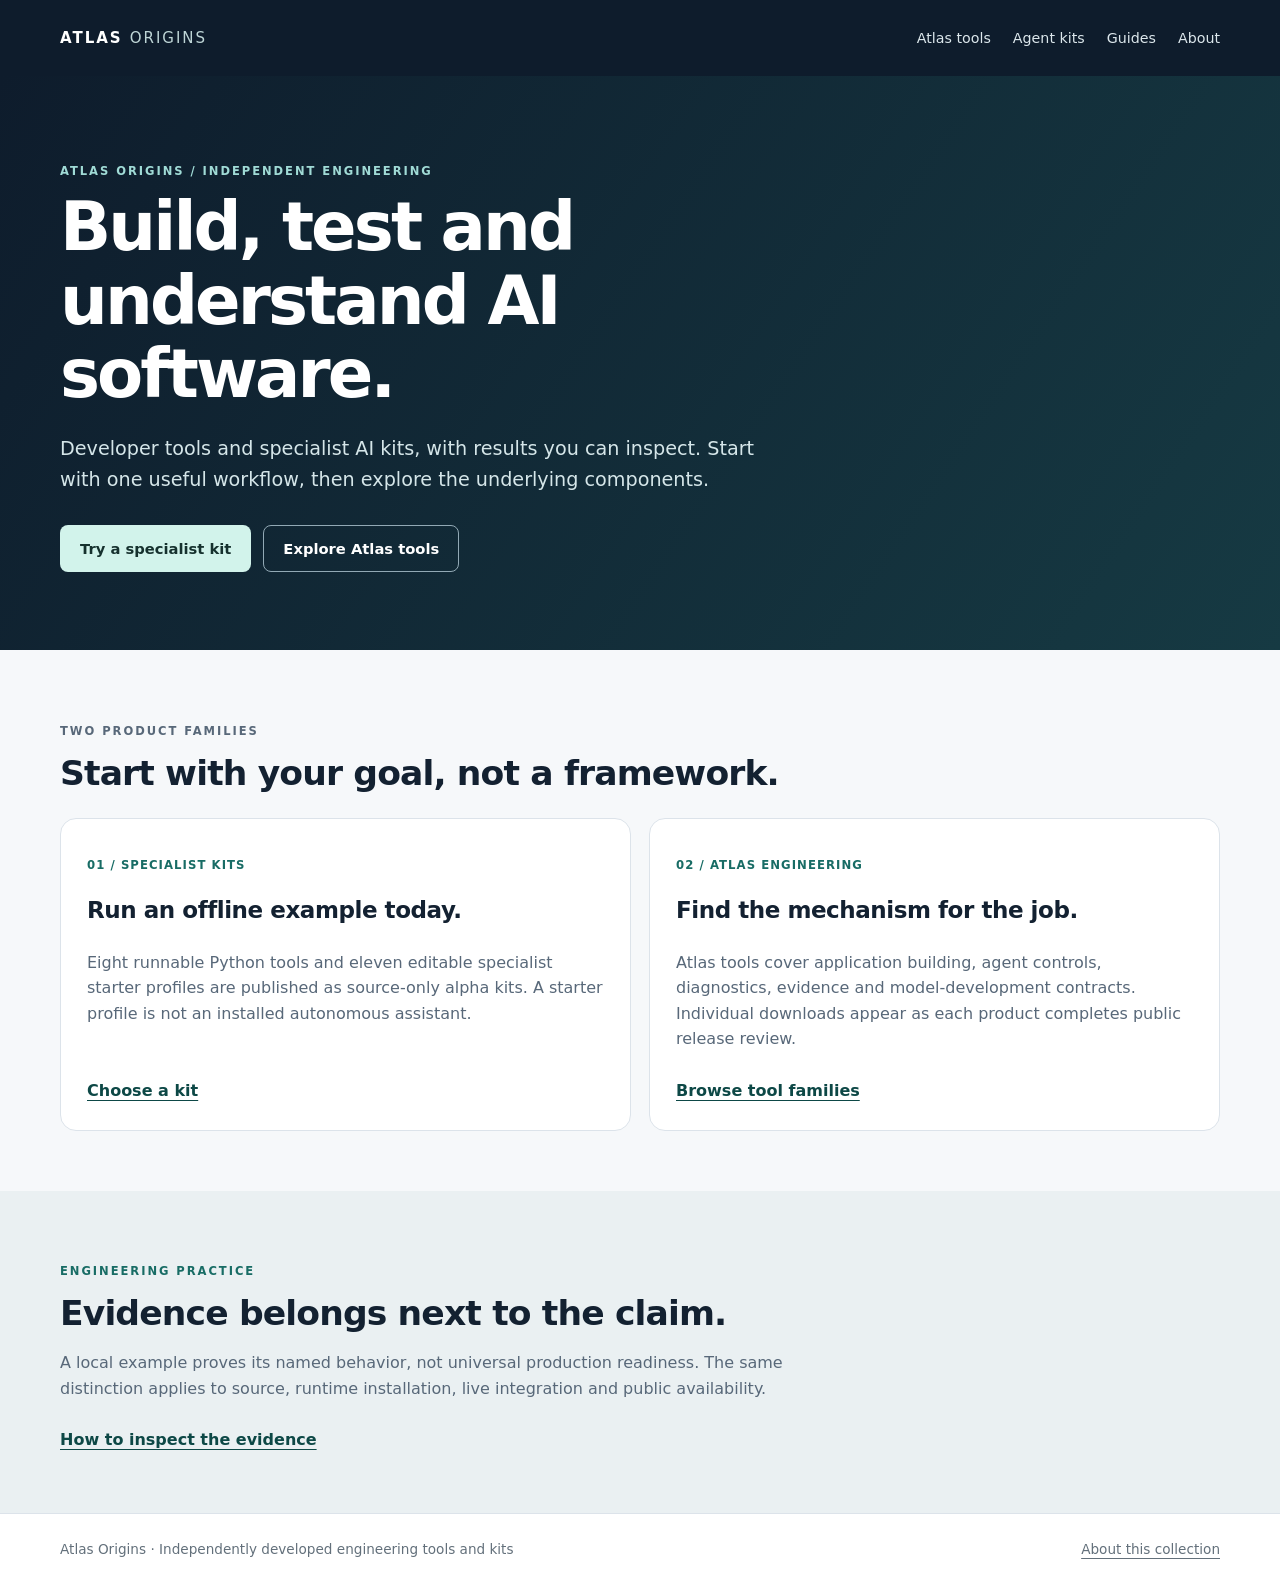
==== index.html @ f7bcbb3c "Publish reviewed Atlas Origins public entryway" ====
<!doctype html>
<html lang="en">
<head>
  <meta charset="utf-8">
  <meta name="viewport" content="width=device-width,initial-scale=1">
  <meta name="color-scheme" content="light">
  <title>Atlas Origins | Developer tools and specialist AI kits</title>
  <meta name="description" content="Independent tools and specialist AI kits for building, testing and understanding AI software.">
  
  <link rel="stylesheet" href="/assets/site.css">
  <script src="/assets/search.js" defer></script>
</head>
<body>
  <a class="skip" href="#content">Skip to content</a>
  <header class="site-header">
    <div class="shell header-inner">
      <a class="site-identity" href="/" aria-label="Atlas Origins home"><span>ATLAS <span class="word-accent">ORIGINS</span></span></a>
      <nav aria-label="Primary"><a href="/atlas/">Atlas tools</a><a href="/kits/">Agent kits</a><a href="/guides/">Guides</a><a href="/about/">About</a></nav>
    </div>
  </header>
  <main id="content" tabindex="-1"><section class="hero"><div class="shell"><p class="eyebrow">ATLAS ORIGINS / INDEPENDENT ENGINEERING</p><h1>Build, test and understand AI software.</h1><p class="hero-description">Developer tools and specialist AI kits, with results you can inspect. Start with one useful workflow, then explore the underlying components.</p><div class="actions"><a class="button primary" href="/kits/">Try a specialist kit</a><a class="button secondary" href="/atlas/">Explore Atlas tools</a></div></div></section><section class="shell section"><div class="section-heading"><p class="eyebrow">TWO PRODUCT FAMILIES</p><h2>Start with your goal, not a framework.</h2></div>
    <div class="two-grid">
    <article class="feature"><p class="feature-index">01 / SPECIALIST KITS</p><h3>Run an offline example today.</h3><p>Eight runnable Python tools and eleven editable specialist starter profiles are published as source-only alpha kits. A starter profile is not an installed autonomous assistant.</p><a class="text-link" href="/kits/">Choose a kit</a></article>
    <article class="feature"><p class="feature-index">02 / ATLAS ENGINEERING</p><h3>Find the mechanism for the job.</h3><p>Atlas tools cover application building, agent controls, diagnostics, evidence and model-development contracts. Individual downloads appear as each product completes public release review.</p><a class="text-link" href="/atlas/">Browse tool families</a></article>
    </div></section><section class="section muted-section"><div class="shell"><p class="eyebrow">ENGINEERING PRACTICE</p><h2>Evidence belongs next to the claim.</h2><p class="normal-width">A local example proves its named behavior, not universal production readiness. The same distinction applies to source, runtime installation, live integration and public availability.</p><a class="text-link" href="/guides/">How to inspect the evidence</a></div></section></main>
  <footer class="footer"><div class="shell footer-inner"><span>Atlas Origins · Independently developed engineering tools and kits</span><span><a href="/about/">About this collection</a></span></div></footer>
</body>
</html>
---- assets/site.css ----
:root{color-scheme:light;--ink:#132131;--muted:#586879;--paper:#f6f8fa;--surface:#fff;--line:#dce3ea;--accent:#186c65;--accent-dark:#0d4846;--header:#0e1c2c;--radius:16px}
*{box-sizing:border-box}html{scroll-behavior:smooth}body{margin:0;color:var(--ink);background:var(--paper);font:16px/1.6 system-ui,-apple-system,"Segoe UI",sans-serif}a{color:inherit;text-decoration-thickness:1px;text-underline-offset:4px}a:hover{color:var(--accent-dark)}a:focus-visible,input:focus-visible{outline:3px solid #b4672c;outline-offset:3px}.skip{position:absolute;top:-100px;left:16px;background:#fff;padding:10px;z-index:20}.skip:focus{top:12px}.shell{width:min(1160px,calc(100% - 40px));margin-inline:auto}.site-header{background:var(--header);color:#fff}.header-inner{display:flex;min-height:76px;align-items:center;justify-content:space-between;gap:24px}.site-identity{display:inline-flex;align-items:center;gap:12px;text-decoration:none;font-size:.94rem;font-weight:750;letter-spacing:.13em;white-space:nowrap}.site-identity:hover{color:#fff}.identity-symbol{display:inline-flex;width:31px;height:31px;align-items:center;justify-content:center;border:1px solid #92a9af;border-radius:8px;font-size:17px;font-weight:650;letter-spacing:0}.word-accent{font-weight:500;color:#bed5d6}.site-header nav{display:flex;gap:22px;align-items:center;flex-wrap:wrap}.site-header nav a{font-size:.89rem;color:#dce7ec;text-decoration:none}.site-header nav a:hover{text-decoration:underline;color:#fff}.hero{background:linear-gradient(124deg,#0e1c2c,#163a43);color:#fff;padding:74px 0 78px}.hero .eyebrow{color:#a0dbd6}.hero h1{font-size:clamp(2rem,5.5vw,4.2rem);line-height:1.09;letter-spacing:-.043em;max-width:850px;margin:10px 0 23px}.hero-description{color:#d5e6e9;max-width:730px;font-size:clamp(1.03rem,1.6vw,1.2rem)}.eyebrow{color:var(--accent);font-size:.72rem;font-weight:750;letter-spacing:.17em;text-transform:uppercase}.actions{display:flex;gap:12px;flex-wrap:wrap;margin-top:29px}.button{display:inline-flex;align-items:center;justify-content:center;min-height:45px;padding:11px 19px;font-weight:700;text-align:center;border-radius:8px;text-decoration:none;border:1px solid transparent;font-size:.92rem}.button.primary{background:#d2f3eb;color:#16312e}.button.primary:hover{background:white}.button.secondary{background:transparent;color:#fff;border-color:#92a9b5}.button.secondary:hover{background:#254850}.section{padding-block:60px}.section-heading{margin-bottom:24px}.section-heading h2,.section h2{font-size:clamp(1.45rem,2.7vw,2.25rem);letter-spacing:-.025em;line-height:1.22;margin:4px 0 10px}.section-heading p,.normal-width{max-width:730px;color:var(--muted)}.two-grid{display:grid;grid-template-columns:repeat(2,minmax(0,1fr));gap:18px}.feature,.panel,.tool-card{background:var(--surface);border:1px solid var(--line);border-radius:var(--radius);padding:26px;min-width:0}.feature{min-height:255px;display:flex;flex-direction:column;align-items:flex-start}.feature h3{font-size:1.44rem;line-height:1.25;letter-spacing:-.02em;margin:9px 0}.feature p,.panel p,.tool-card p{color:var(--muted)}.feature-index,.card-label{font-size:.73rem!important;letter-spacing:.09em;color:var(--accent)!important;font-weight:760!important;text-transform:uppercase}.text-link{display:inline-block;color:var(--accent-dark);font-weight:750;margin-top:auto;padding-top:10px}.muted-section{background:#eaf0f2}.goal-grid{display:grid;grid-template-columns:repeat(2,minmax(0,1fr));gap:13px}.goal-link{display:flex;flex-direction:column;background:#fff;border:1px solid var(--line);border-radius:11px;padding:20px;text-decoration:none;color:var(--muted);font-size:.9rem}.goal-link:hover{border-color:#98c0b8;box-shadow:0 3px 12px #0d2c2913}.goal-title{font-size:1.08rem;color:var(--ink);font-weight:750;margin-bottom:5px}.filters{margin:35px 0 18px;display:flex;align-items:center;gap:16px;flex-wrap:wrap}.filters label{font-weight:700}.filters input{min-width:240px;flex:1 1 330px;background:#fff;border:1px solid #9cb0be;border-radius:8px;padding:12px 14px;font:inherit}.filters p{font-size:.86rem;color:var(--muted)}.product-group{padding-top:15px;scroll-margin-top:32px}.card-grid{display:grid;grid-template-columns:repeat(3,minmax(0,1fr));gap:14px}.tool-card{padding:21px;display:flex;align-items:flex-start;flex-direction:column}.tool-card h3{font-size:1.1rem;margin:0}.tool-card p{font-size:.9rem;flex:1}.tool-card[hidden]{display:none}.empty-state{background:#fff;border:1px dashed #aebdc6;padding:30px;border-radius:14px;margin:35px 0 0}.empty-state h2{font-size:1.5rem}.empty-state p{max-width:680px;color:var(--muted)}.empty-state .button{background:var(--accent);color:#fff}.limit-panel,.notice{margin:25px 0;padding:21px 23px;background:#e6f0f1;border-left:4px solid var(--accent);border-radius:9px}.limit-panel p{color:#425a60}.micronote{font-size:.85rem;color:var(--muted)}.hero .micronote{color:#bcd4d8}pre{background:#111f2b;color:#dcf4ea;border-radius:10px;padding:19px;overflow:auto;font-size:.9rem}.footer{border-top:1px solid var(--line);background:#fff}.footer-inner{display:flex;justify-content:space-between;gap:20px;flex-wrap:wrap;padding-block:25px;font-size:.85rem;color:#63707b}
@media(max-width:850px){.card-grid{grid-template-columns:repeat(2,minmax(0,1fr))}.header-inner{align-items:flex-start;flex-direction:column;padding-block:17px;gap:12px}.site-header nav{gap:16px}}
@media(max-width:610px){.shell{width:min(100% - 28px,1160px)}.hero{padding:53px 0}.two-grid,.card-grid,.goal-grid{grid-template-columns:1fr}.section{padding-block:38px}.site-header nav{gap:14px}.site-header nav a{font-size:.82rem}.feature,.panel,.tool-card{padding:20px}.filters{align-items:stretch;flex-direction:column}.filters input{min-width:0;width:100%;flex:0 0 auto}}
@media(prefers-reduced-motion:reduce){*,*::before,*::after{scroll-behavior:auto!important;transition:none!important;animation:none!important}}
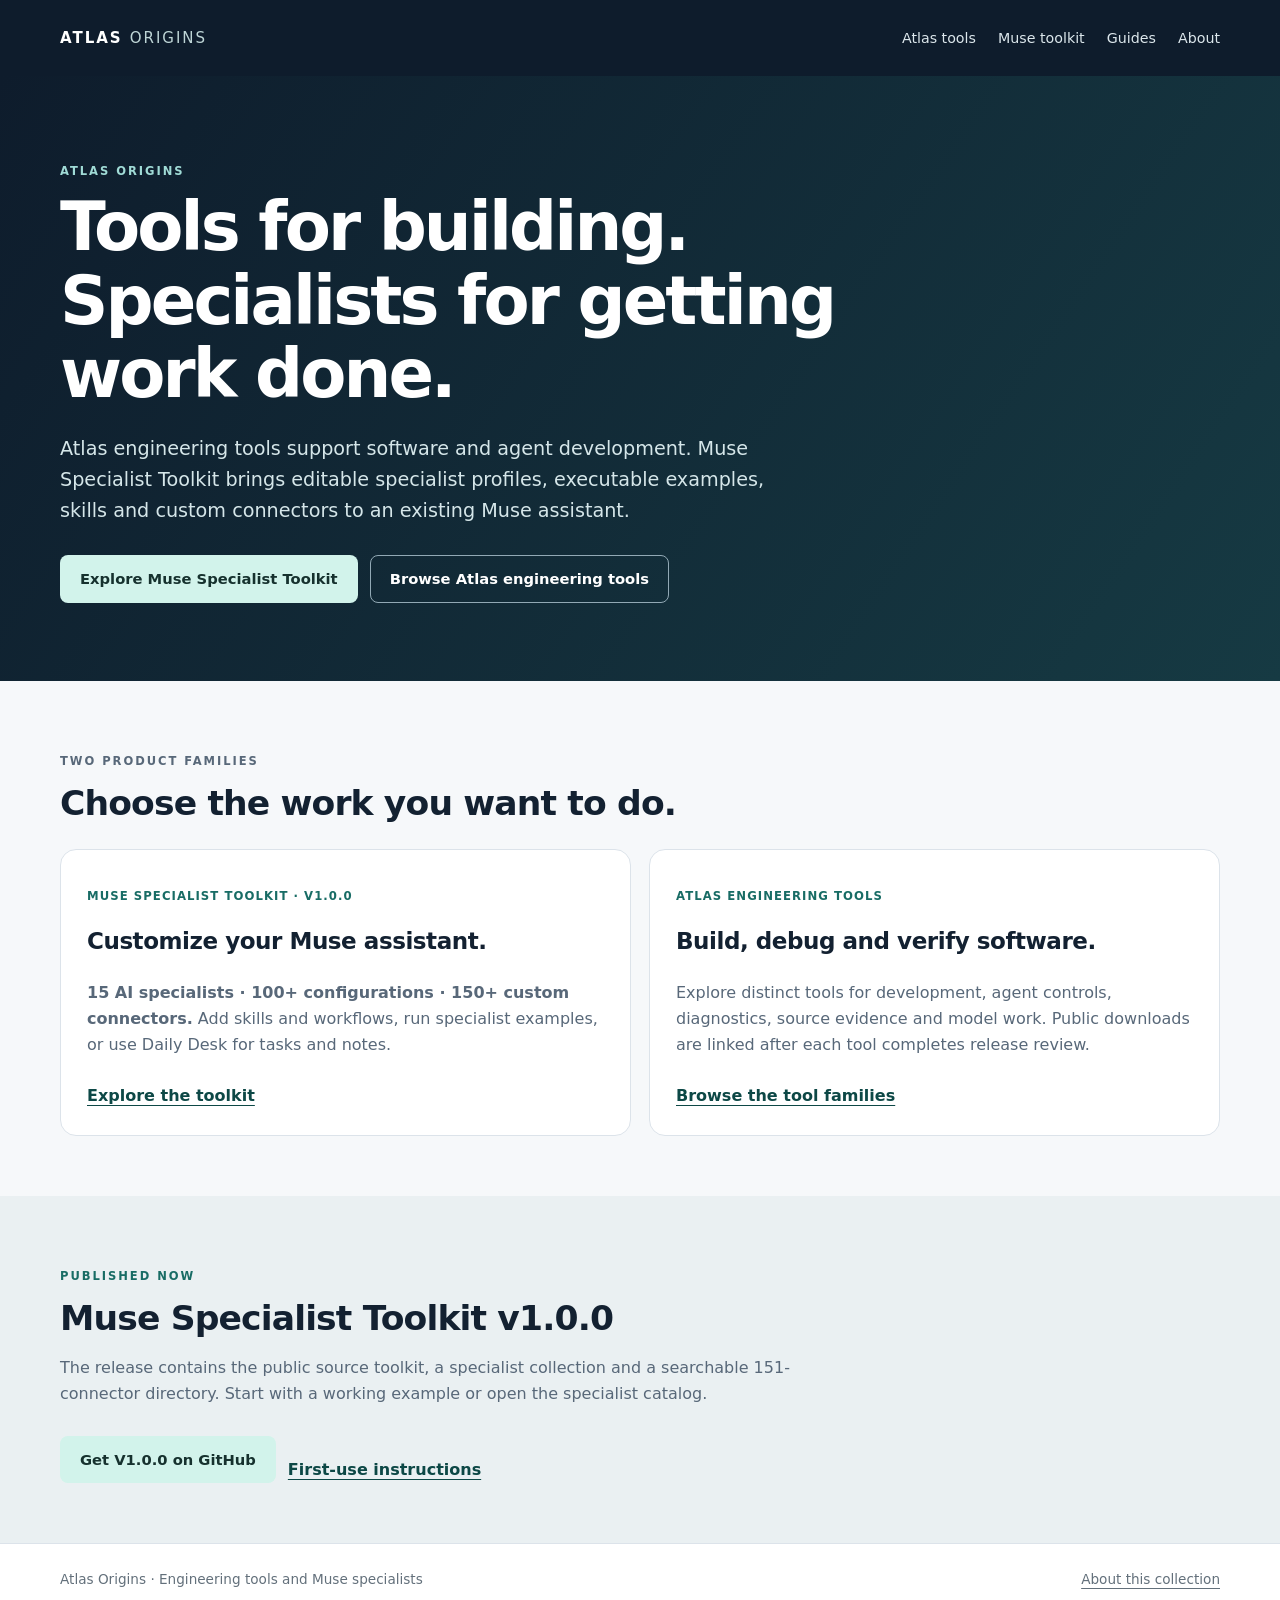
==== commit a25f06ea: "Update Atlas Origins with Muse Specialist Toolkit V1 and discovery" ====
--- a/index.html
+++ b/index.html
@@ -4,9 +4,12 @@
   <meta charset="utf-8">
   <meta name="viewport" content="width=device-width,initial-scale=1">
   <meta name="color-scheme" content="light">
-  <title>Atlas Origins | Developer tools and specialist AI kits</title>
-  <meta name="description" content="Independent tools and specialist AI kits for building, testing and understanding AI software.">
+  <title>Atlas Origins | Atlas tools and Muse Specialist Toolkit</title>
+  <meta name="description" content="Independent engineering tools and Muse Specialist Toolkit: 15 AI specialists, 100+ configurations, 150+ custom connectors and executable examples.">
   
+  <link rel="canonical" href="https://atlas-origins.github.io/">
+  <meta property="og:title" content="Atlas Origins | Atlas tools and Muse Specialist Toolkit">
+  <meta property="og:description" content="Independent engineering tools and Muse Specialist Toolkit: 15 AI specialists, 100+ configurations, 150+ custom connectors and executable examples.">
   <link rel="stylesheet" href="/assets/site.css">
   <script src="/assets/search.js" defer></script>
 </head>
@@ -15,14 +18,24 @@
   <header class="site-header">
     <div class="shell header-inner">
       <a class="site-identity" href="/" aria-label="Atlas Origins home"><span>ATLAS <span class="word-accent">ORIGINS</span></span></a>
-      <nav aria-label="Primary"><a href="/atlas/">Atlas tools</a><a href="/kits/">Agent kits</a><a href="/guides/">Guides</a><a href="/about/">About</a></nav>
+      <nav aria-label="Primary"><a href="/atlas/">Atlas tools</a><a href="/kits/">Muse toolkit</a><a href="/guides/">Guides</a><a href="/about/">About</a></nav>
     </div>
   </header>
-  <main id="content" tabindex="-1"><section class="hero"><div class="shell"><p class="eyebrow">ATLAS ORIGINS / INDEPENDENT ENGINEERING</p><h1>Build, test and understand AI software.</h1><p class="hero-description">Developer tools and specialist AI kits, with results you can inspect. Start with one useful workflow, then explore the underlying components.</p><div class="actions"><a class="button primary" href="/kits/">Try a specialist kit</a><a class="button secondary" href="/atlas/">Explore Atlas tools</a></div></div></section><section class="shell section"><div class="section-heading"><p class="eyebrow">TWO PRODUCT FAMILIES</p><h2>Start with your goal, not a framework.</h2></div>
+  <main id="content" tabindex="-1">
+  <section class="hero"><div class="shell">
+    <p class="eyebrow">ATLAS ORIGINS</p>
+    <h1>Tools for building. Specialists for getting work done.</h1>
+    <p class="hero-description">Atlas engineering tools support software and agent development. Muse Specialist Toolkit brings editable specialist profiles, executable examples, skills and custom connectors to an existing Muse assistant.</p>
+    <div class="actions"><a class="button primary" href="/kits/">Explore Muse Specialist Toolkit</a><a class="button secondary" href="/atlas/">Browse Atlas engineering tools</a></div>
+  </div></section>
+  <section class="shell section" aria-label="Product families"><div class="section-heading"><p class="eyebrow">TWO PRODUCT FAMILIES</p><h2>Choose the work you want to do.</h2></div>
     <div class="two-grid">
-    <article class="feature"><p class="feature-index">01 / SPECIALIST KITS</p><h3>Run an offline example today.</h3><p>Eight runnable Python tools and eleven editable specialist starter profiles are published as source-only alpha kits. A starter profile is not an installed autonomous assistant.</p><a class="text-link" href="/kits/">Choose a kit</a></article>
-    <article class="feature"><p class="feature-index">02 / ATLAS ENGINEERING</p><h3>Find the mechanism for the job.</h3><p>Atlas tools cover application building, agent controls, diagnostics, evidence and model-development contracts. Individual downloads appear as each product completes public release review.</p><a class="text-link" href="/atlas/">Browse tool families</a></article>
-    </div></section><section class="section muted-section"><div class="shell"><p class="eyebrow">ENGINEERING PRACTICE</p><h2>Evidence belongs next to the claim.</h2><p class="normal-width">A local example proves its named behavior, not universal production readiness. The same distinction applies to source, runtime installation, live integration and public availability.</p><a class="text-link" href="/guides/">How to inspect the evidence</a></div></section></main>
-  <footer class="footer"><div class="shell footer-inner"><span>Atlas Origins · Independently developed engineering tools and kits</span><span><a href="/about/">About this collection</a></span></div></footer>
+      <article class="feature"><p class="feature-index">MUSE SPECIALIST TOOLKIT · V1.0.0</p><h3>Customize your Muse assistant.</h3><p><strong>15 AI specialists · 100+ configurations · 150+ custom connectors.</strong> Add skills and workflows, run specialist examples, or use Daily Desk for tasks and notes.</p><a class="text-link" href="/kits/">Explore the toolkit</a></article>
+      <article class="feature"><p class="feature-index">ATLAS ENGINEERING TOOLS</p><h3>Build, debug and verify software.</h3><p>Explore distinct tools for development, agent controls, diagnostics, source evidence and model work. Public downloads are linked after each tool completes release review.</p><a class="text-link" href="/atlas/">Browse the tool families</a></article>
+    </div>
+  </section>
+  <section class="section muted-section"><div class="shell"><p class="eyebrow">PUBLISHED NOW</p><h2>Muse Specialist Toolkit v1.0.0</h2><p class="normal-width">The release contains the public source toolkit, a specialist collection and a searchable 151-connector directory. Start with a working example or open the specialist catalog.</p><div class="actions"><a class="button primary" href="https://github.com/sethburkhardt21-dev/muse-ai-agent-presets/releases/tag/v1.0.0">Get V1.0.0 on GitHub</a><a class="text-link" href="https://github.com/sethburkhardt21-dev/muse-ai-agent-presets/blob/main/docs/v1/START_HERE.md">First-use instructions</a></div></div></section>
+  </main>
+  <footer class="footer"><div class="shell footer-inner"><span>Atlas Origins · Engineering tools and Muse specialists</span><span><a href="/about/">About this collection</a></span></div></footer>
 </body>
 </html>
--- a/assets/site.css
+++ b/assets/site.css
@@ -4,3 +4,9 @@
 @media(max-width:850px){.card-grid{grid-template-columns:repeat(2,minmax(0,1fr))}.header-inner{align-items:flex-start;flex-direction:column;padding-block:17px;gap:12px}.site-header nav{gap:16px}}
 @media(max-width:610px){.shell{width:min(100% - 28px,1160px)}.hero{padding:53px 0}.two-grid,.card-grid,.goal-grid{grid-template-columns:1fr}.section{padding-block:38px}.site-header nav{gap:14px}.site-header nav a{font-size:.82rem}.feature,.panel,.tool-card{padding:20px}.filters{align-items:stretch;flex-direction:column}.filters input{min-width:0;width:100%;flex:0 0 auto}}
 @media(prefers-reduced-motion:reduce){*,*::before,*::after{scroll-behavior:auto!important;transition:none!important;animation:none!important}}
+
+.stat-grid{display:grid;grid-template-columns:repeat(3,minmax(0,1fr));gap:13px;max-width:660px;margin-top:28px}
+.stat{border:1px solid #557982;background:#ffffff10;padding:15px 18px;border-radius:10px;min-width:0;display:flex;flex-direction:column;gap:1px}
+.stat strong{font-size:clamp(1.6rem,3vw,2.1rem);line-height:1.15;color:#fff;letter-spacing:-.02em}
+.stat span{color:#d3e8e9;font-size:.85rem;line-height:1.35}
+@media(max-width:610px){.stat-grid{gap:7px}.stat{padding:12px 9px}.stat strong{font-size:1.47rem}.stat span{font-size:.75rem}}
